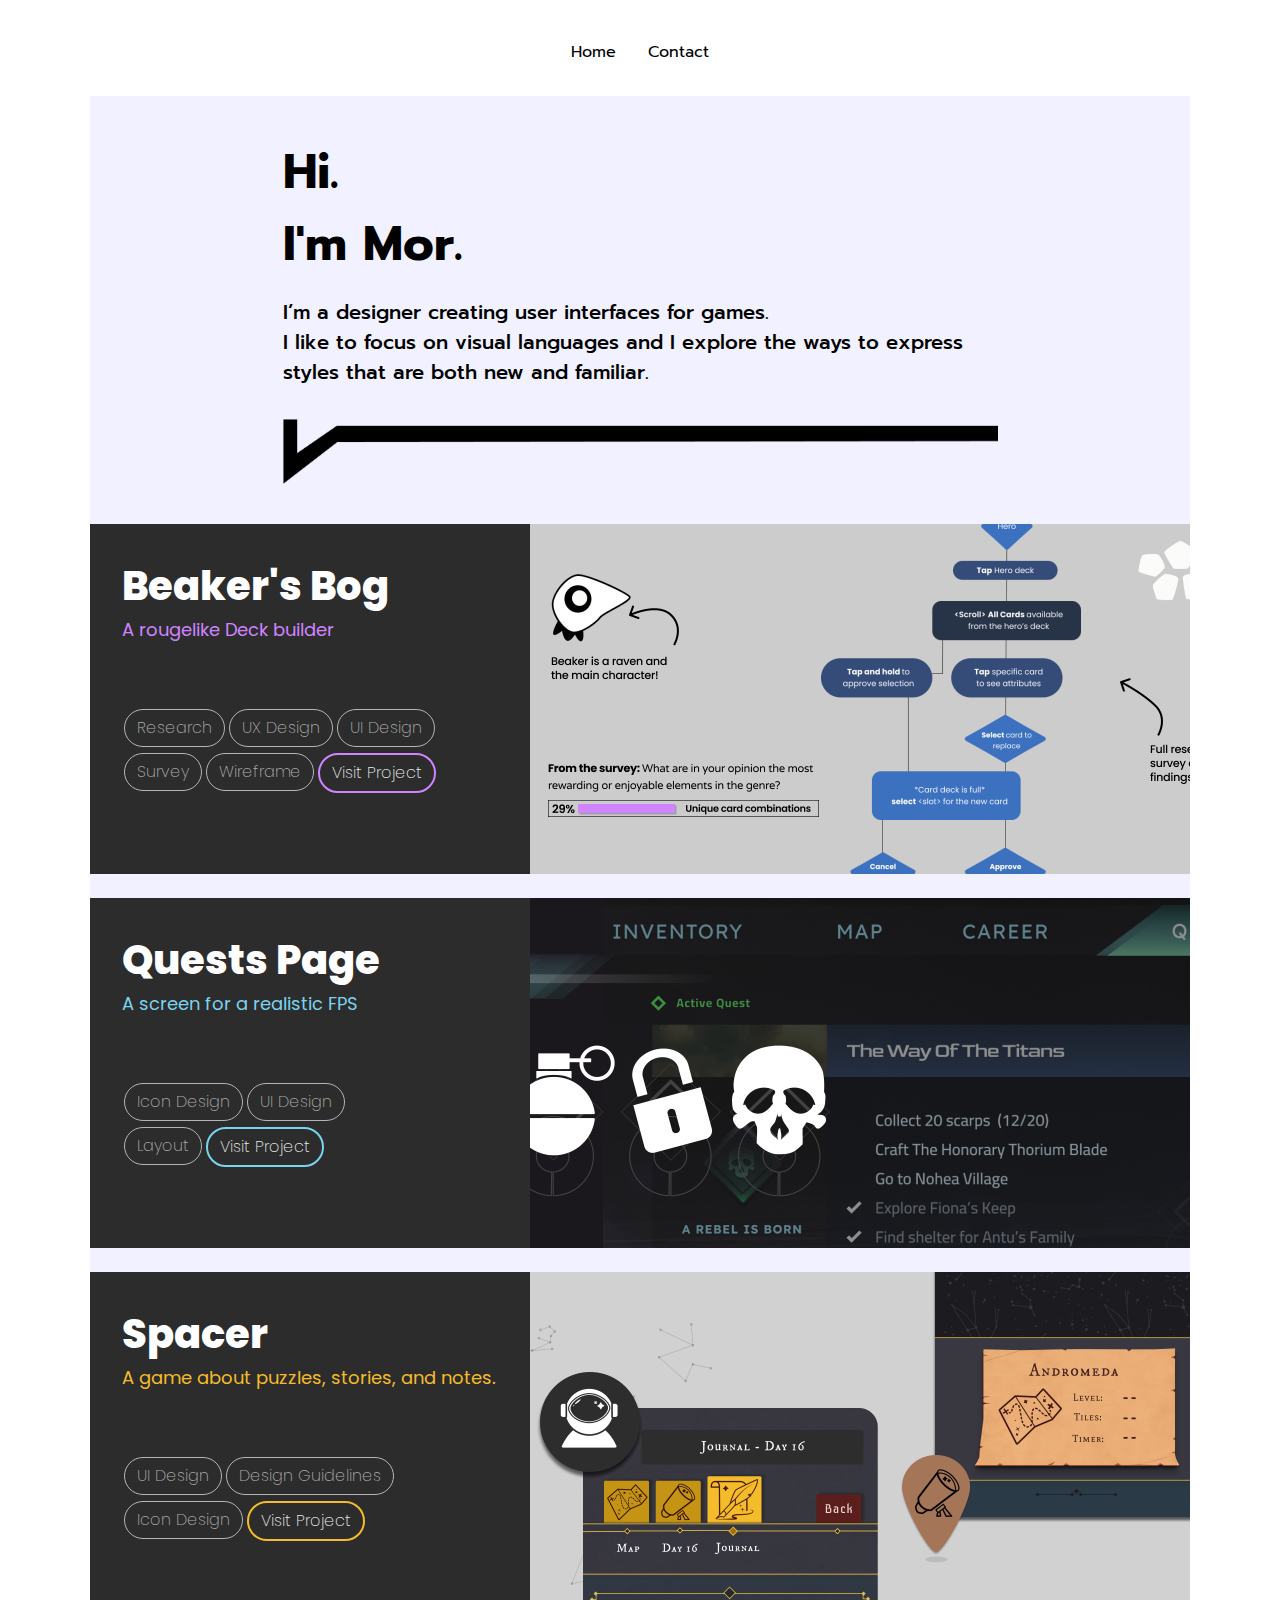
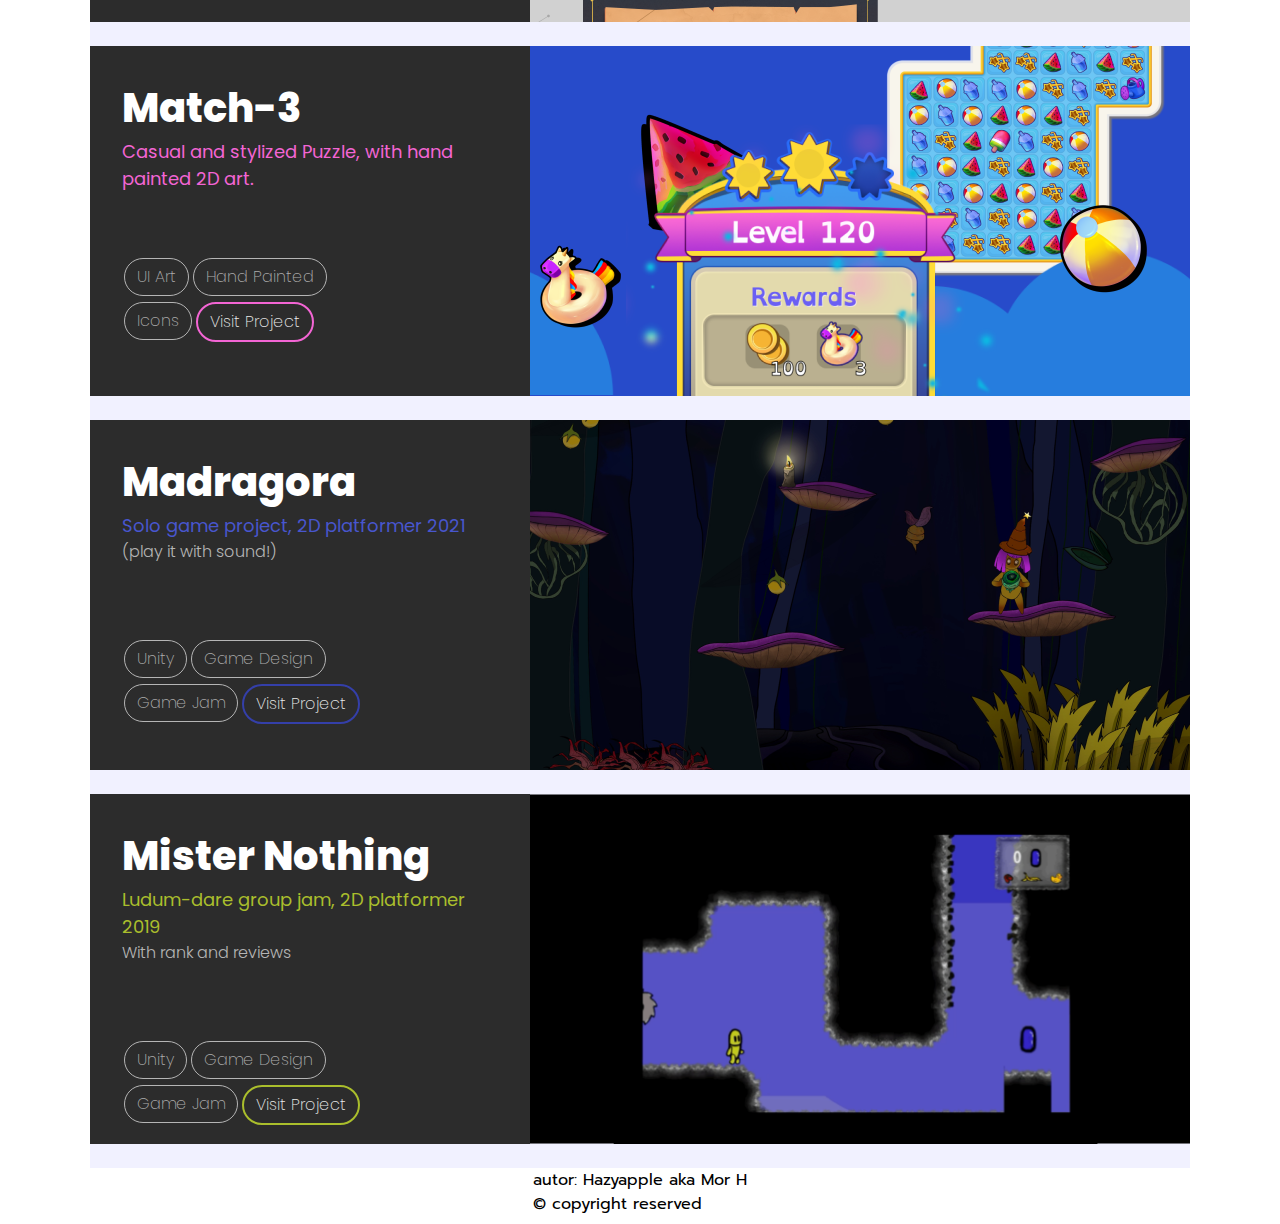
==== index.html @ 7b0079c7 "game jam links open in new tab" ====
<!DOCTYPE html>
<html>

<head>
    <title>MorH Portfolio</title>
    <link rel="stylesheet" href="home.css">
    <link rel="stylesheet" href="button-animation.css">

    <!-- Fonts -->
    <link rel="preconnect" href="https://fonts.googleapis.com">
    <link rel="preconnect" href="https://fonts.gstatic.com" crossorigin>
    <link
        href="https://fonts.googleapis.com/css2?family=Poppins:ital,wght@0,200;0,300;0,400;0,500;0,600;0,700;1,900&family=Prompt:wght@100;200;300;400;500;700;900&display=swap"
        rel="stylesheet">


    <meta name="viewport" content="width=device-width, initial-scale=1">
</head>

<body>
    <header>
        <a href="index.html">Home</a>
        <a href="contact.html">Contact</a>
    </header>

    <main>
        <div class="intro">
            <h10>Hi.</h10>
            <h10>I'm Mor.</h10>
            <h2>
                I’m a designer creating user interfaces for games.<br>
                I like to focus on visual languages and I explore the ways to
                express styles that are both new and familiar.
            </h2>
            <img class="underline" src="/IMAGES/img41.png" />

        </div>

        <div class="bigcontainer beakers-bog">
            <div class="information">
                <div class="information-title">
                    <h6>Beaker's Bog</h6>
                    <h3>A rougelike Deck builder</h3>
                </div>

                <div class="buttons-box">


                    <div class="buttons">
                        <div class="button" role="button">
                            Research
                        </div>
                        <div class="button" role="button">
                            UX Design
                        </div>
                        <div class="button" role="button">
                            UI Design
                        </div>
                    </div>

                    <div class="buttons">
                        <div class="button" role="button">
                            Survey
                        </div>
                        <div class="button" role="button">
                            Wireframe
                        </div>
                        <a href="beakers.html">
                            <div class="button visit" role="button">
                                Visit Project
                            </div>
                        </a>
                    </div>

                </div>

            </div>
            <img class="project-container-right" src="/IMAGES/img1.png" />
        </div>


        <div class="bigcontainer quests">
            <div class="information">
                <div class="information-title">
                    <h6>Quests Page</h6>
                    <h3>A screen for a realistic FPS</h3>
                </div>

                <div class="buttons-box">


                    <div class="buttons">
                        <div class="button" role="button">
                            Icon Design
                        </div>
                        <div class="button" role="button">
                            UI Design
                        </div>
                    </div>

                    <div class="buttons">
                        <div class="button" role="button">
                            Layout
                        </div>
                        <a href="quests.html">
                            <div class="button visit" role="button">
                                Visit Project
                            </div>
                        </a>
                    </div>

                </div>

            </div>
            <img class=" project-container-right" src="/IMAGES/img3.png" />
        </div>

        <div class="bigcontainer spacer">
            <div class="information">
                <div class="information-title">
                    <h6>Spacer</h6>
                    <h3>A game about puzzles, stories, and notes.</h3>
                </div>

                <div class="buttons-box">
                    <div class="buttons">
                        <div class="button" role="button">
                            UI Design
                        </div>
                        <div class="button" role="button">
                            Design Guidelines
                        </div>
                    </div>

                    <div class="buttons">
                        <div class="button" role="button">
                            Icon Design
                        </div>
                        <a href="spacer.html">
                            <div class="button visit" role="button">
                                Visit Project
                            </div>
                        </a>
                    </div>

                </div>

            </div>
            <img class="project-container-right" src="/IMAGES/img4.png" />
        </div>

        <div class="bigcontainer match3">
            <div class="information">
                <div class="information-title">
                    <h6>Match-3</h6>
                    <h3>Casual and stylized Puzzle, with hand painted 2D art.</h3>
                </div>

                <div class="buttons-box">
                    <div class="buttons">
                        <div class="button" role="button">
                            UI Art
                        </div>
                        <div class="button" role="button">
                            Hand Painted
                        </div>
                    </div>

                    <div class="buttons">
                        <div class="button" role="button">
                            Icons
                        </div>
                        <a href="match3.html">
                            <div class="button visit" role="button">
                                Visit Project
                            </div>
                        </a>
                    </div>

                </div>

            </div>
            <img class="project-container-right" src="/IMAGES/img5.png" />
        </div>

        <div class="bigcontainer madragora">
            <div class="information">
                <div class="information-title">
                    <h6>Madragora</h6>
                    <h3>Solo game project,
                        2D platformer 
                        2021</h3>
                    <p5>(play it with sound!)</p5>
                </div>

                <div class="buttons-box">
                    <div class="buttons">
                        <div class="button" role="button">
                            Unity
                        </div>
                        <div class="button" role="button">
                            Game Design
                        </div>
                    </div>

                    <div class="buttons">
                        <div class="button" role="button">
                            Game Jam
                        </div>
                        <a href="https://hazyapple.itch.io/madregora" target="_blank">
                            <div class="button visit" role="button">
                                Visit Project
                            </div>
                        </a>
                    </div>

                </div>

            </div>
            <img class="project-container-right" src="/IMAGES/img50.png" />
        </div>

        <div class="bigcontainer mr-nothing">
            <div class="information">
                <div class="information-title">
                    <h6>Mister Nothing</h6>
                    <h3>Ludum-dare group jam,
                        2D platformer
                        2019</h3>
                        <p5>With rank and reviews</p5>
                </div>

                <div class="buttons-box">
                    <div class="buttons">
                        <div class="button" role="button">
                            Unity
                        </div>
                        <div class="button" role="button">
                            Game Design
                        </div>
                    </div>

                    <div class="buttons">
                        <div class="button" role="button">
                            Game Jam
                        </div>
                        <a href="https://ldj.am/$165547" target="_blank">
                            <div class="button visit" role="button">
                                Visit Project
                            </div>
                        </a>
                    </div>

                </div>

            </div>
            <img class="project-container-right" src="/IMAGES/img51.png" />
        </div>



    </main>

    <footer>
        autor: Hazyapple aka Mor H <br>
        &copy; copyright reserved
    </footer>




</body>

</html>
---- home.css ----
body {
    background-color: white;
    font-family: 'Prompt', sans-serif;
    display: flex;
    flex-direction: column;
    align-items: center;
}

main {
    display: flex;
    flex-direction: column;
    justify-content: center;
    align-items: center;
    background-color: rgb(241, 241, 255);
    min-width: 400px;
    max-width: 1100px;
}

a {
    all: unset;
    cursor: pointer;
}

img.underline {
    object-fit: cover;
    display: flex;
    width: 100%;
}

.intro {
    display: flex;
    flex-direction: column;
    width: 65%;
    align-content: center;
    margin: 40px 0
}

.footer-style {
    padding: 24px;
}

h10 {
    font-family: Prompt;
    font-size: 48px;
    color: black;
    font-weight: 700;
}

h2 {
    font-family: Prompt;
    font-size: 20px;
    font-weight: 500;
    margin-bottom: 32px;
}

h3 {
    font-size: 18px;
    font-family: Poppins;
    font-weight: 400;
    margin: 0;
}

h4 {
    font-size: 36px;
    font-family: Poppins;
    font-weight: 700;
    margin-bottom: 1px;

}

h5 {
    font-size: 32px;
    font-family: Poppins;
    font-weight: 400;
    margin: 0;
    margin-bottom: 10px;
}

h6 {
    font-size: 40px;
    color: white;
    font-family: Poppins;
    font-weight: 800;
    margin: 0;
    margin-bottom: 0px;
}

p1 {
    font-size: 24px;
    font-family: Poppins;
    font-weight: 400;
    margin: 0;
    margin-bottom: 10px;
}

p2 {
    font-size: 16px;
    font-family: Poppins;
    font-weight: 400;
    margin: 0;
    margin-bottom: 10px;
}

p3 {
    font-size: 18px;
    font-family: Poppins;
    font-weight: 700;
    margin: 0;
    margin-bottom: 10px;
}

p4 {
    font-size: 20px;
    font-family: Poppins;
    font-weight: 300;
    margin: 0;
    margin-bottom: 10px;
}

p5 {
    font-size: 16px;
    font-family: Poppins;
    font-weight: 300;
    margin: 0;
    margin-bottom: 10px;
}

header {
    background-color: #ffffff;
    display: flex;
    justify-content: start;
    padding: 16px;
}

header a {
    padding: 16px;
    text-decoration: none;
    color: rgb(0, 0, 0);
}

.bigcontainer {
    display: flex;
    height: 350px;
    width: 100%;
    overflow: hidden;
    margin-bottom: 24px;
}

.bigcontainer h6 {
    color: white;
}

.bigcontainer img {
    object-fit: cover;
    height: 100%;
}

.information {
    background-color: #2C2C2C;
    width: 40%;
    flex-direction: column;
    display: flex;

}

.information-title {
    flex-direction: column;
    display: flex;
    padding: 32px;
}

.buttons-box {
    flex-direction: column;
    display: flex;
    padding: 32px;
}

.project-container-right {
    display: flex;
    width: 60%;

}

.design-for-games-section {
    display: flex;
    flex-direction: column;
    width: 100%;
    /* padding-left: 100px; */
}

.ui-art-section {
    display: flex;
    flex-direction: column;
    width: 100%;
    /* padding-left: 100px; */
}

.buttons {
    font-family: Poppins;
    font-size: 16px;
    font-weight: 200;
    display: flex;
    flex-direction: row;
    /* grid: auto-flow dense; */
    justify-content: flex-start;
    width: 100%;
}

.button {
    display: flex;
    align-items: center;
    justify-content: center;
    border-radius: 40px;
    border: 1px solid #B5B5B5;
    color: #ababab;
    display: flex;
    margin: 2px;
    margin-bottom: 4px;
    padding: 12px;
    height: 12px;
    text-decoration: none;
}

/* ------ Project Specific ------ */
.bigcontainer.beakers-bog h3 {
    color: #D084FF;
}

.bigcontainer.quiz-wiz h3 {
    color: #7CE593;
}

.bigcontainer.quests h3 {
    color: #7AD3EF;
}

.bigcontainer.spacer h3 {
    color: #F4BB2A;
}

.bigcontainer.match3 h3 {
    color: #F365D4;
}

.bigcontainer.madragora h3 {
    color: #4856ce;
}

.bigcontainer.madragora p5 {
    color: #B5B5B5;
}

.bigcontainer.mr-nothing h3 {
    color: #AABE2C;
}

.bigcontainer.mr-nothing p5 {
    color: #B5B5B5;
}




.paddingstyle1 {
    display: flex;
    flex-direction: column;
    width: 100%;
    padding-left: 100px;
    padding-right: 50px;
    padding-top: 40px;
    padding-bottom: 0;
    margin-top: 64px;
}

@media (max-width: 600px) {
    .bigcontainer {
        flex-direction: column-reverse;
        height: 500px !important;
    }

    .bigcontainer .information {
        width: 100% !important;
    }

    .bigcontainer .project-container-right {
        width: 100%;
        height: 200px;
    }

    .intro {
        width: 80%;
        margin: 20px 0
    }

}
---- button-animation.css ----
.button.visit {
    position: relative;
    overflow: hidden;
    background-color: transparent;

    text-align: center;

    cursor: pointer;
    transition: color 0.3s;
}

.button.visit:hover {
    color: black;
}

.button.visit::before {
    content: '';
    position: absolute;
    top: 0;
    left: -100%;
    /* Start from the left */
    width: 100%;
    height: 100%;


    transition: left 0.5s;
    /* Animation duration */
    z-index: -1;
}

.button.visit:hover::before {
    left: 0;

    /* Move the pseudo-element to cover the button */
}


/* Ensuring the content of the button is above the pseudo-element */
.button.visit {
    position: relative;
    z-index: 1;
}


/* Visit Before - background color */

.beakers-bog .button.visit::before {
    background-color: #D084FF;
}

.quiz-wiz .button.visit::before {
    background-color: #7CE593;
}

.quests .button.visit::before {
    background-color: #7AD3EF;
}

.spacer .button.visit::before {
    background-color: #F4BB2A;
}

.match3 .button.visit::before {
    background-color: #F365D4;
}

.madragora .button.visit::before {
    background-color: #343FA9;
}

.mr-nothing .button.visit::before {
    background-color: #AABE2C;
}





/* Visit - border */



.quests .button.visit {
    border-color: #7AD3EF;
}

.spacer .button.visit {
    border-color: #F4BB2A;
}




/* Visit - border (.bigcontainer) */

.bigcontainer.beakers-bog .button.visit {
    border-color: #D084FF;
}


.bigcontainer.quiz-wiz .button.visit {
    border-color: #7CE593;
}


.bigcontainer.quests .button.visit {
    border-color: #7AD3EF;
}

.bigcontainer.spacer .button.visit {
    border-color: #F4BB2A;
}

.bigcontainer.match3 .button.visit {
    border-color: #F365D4;
}

.bigcontainer.madragora .button.visit {
    border-color: #343FA9;
}

.bigcontainer.mr-nothing .button.visit {
    border-color: #AABE2C;
}

/*  */

.button.visit {
    border-width: 2px;
    color: #e9e9e9;
    font-weight: 200;
}
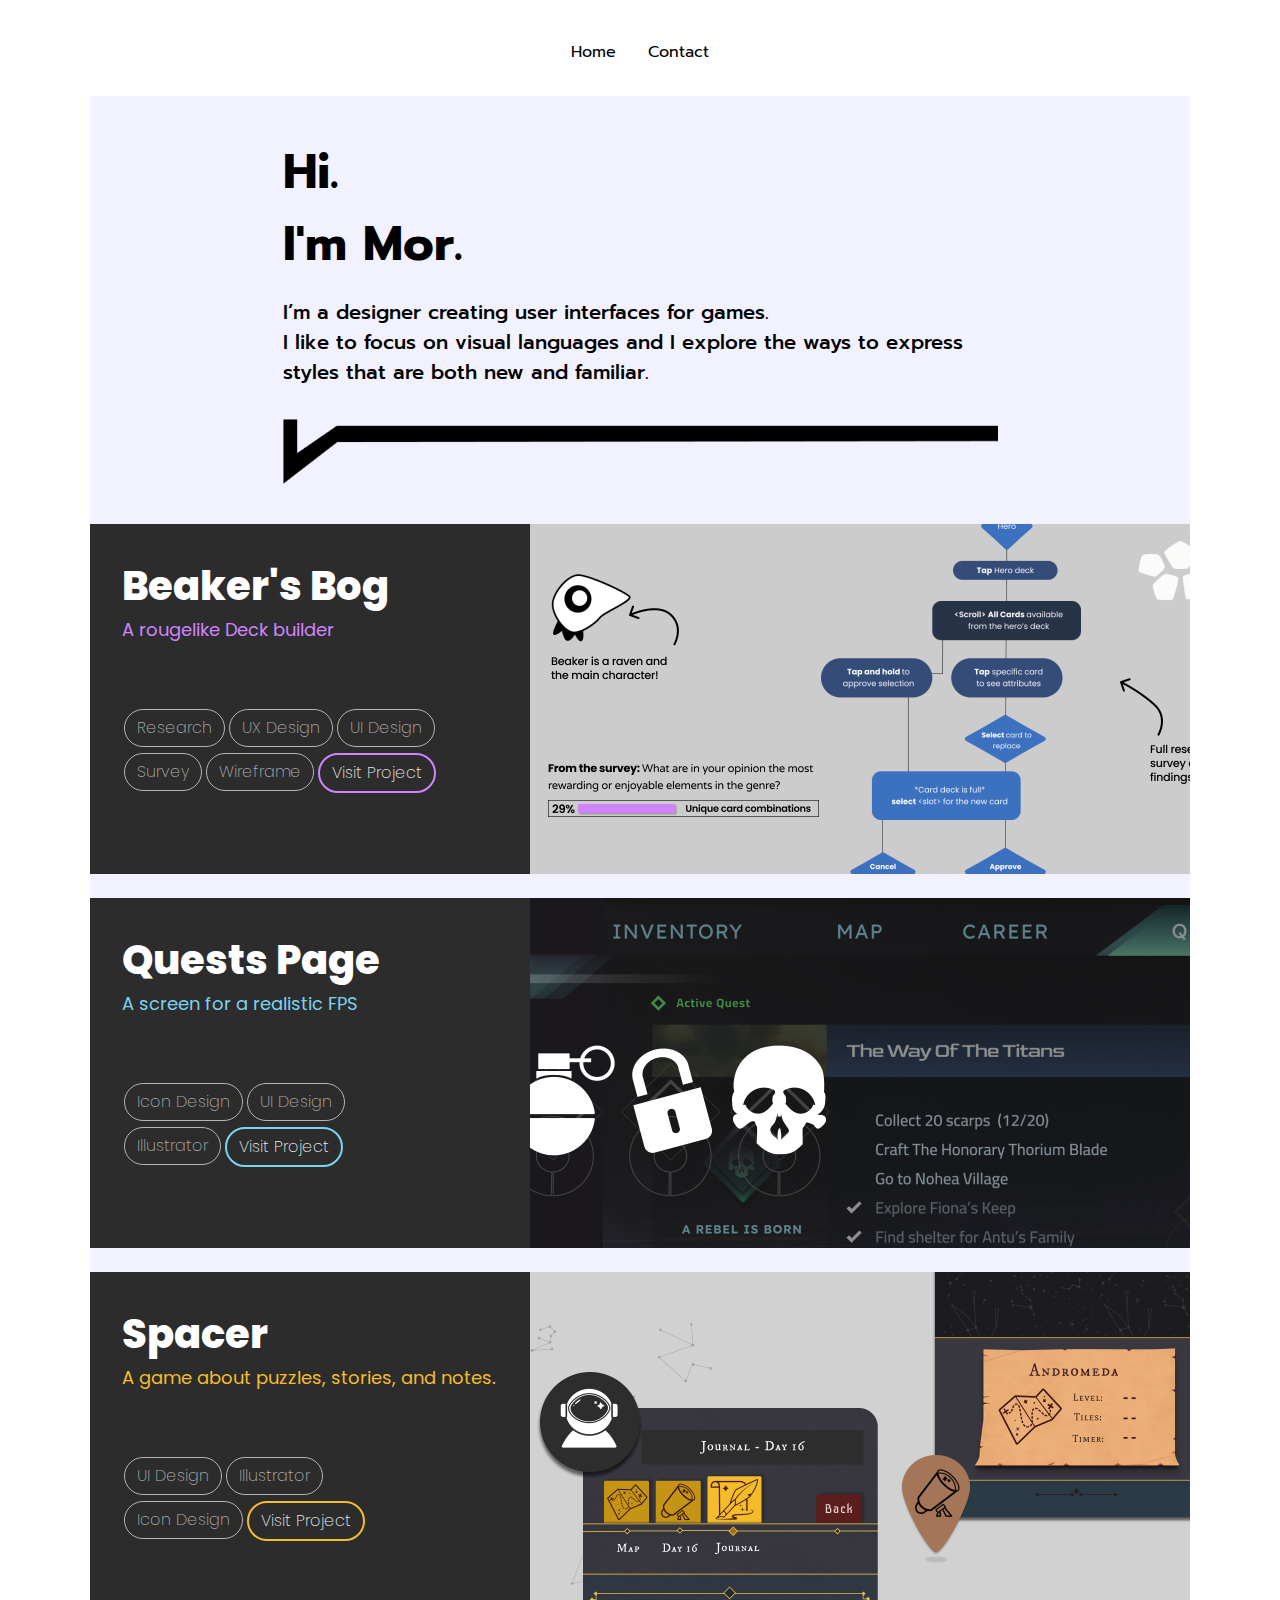
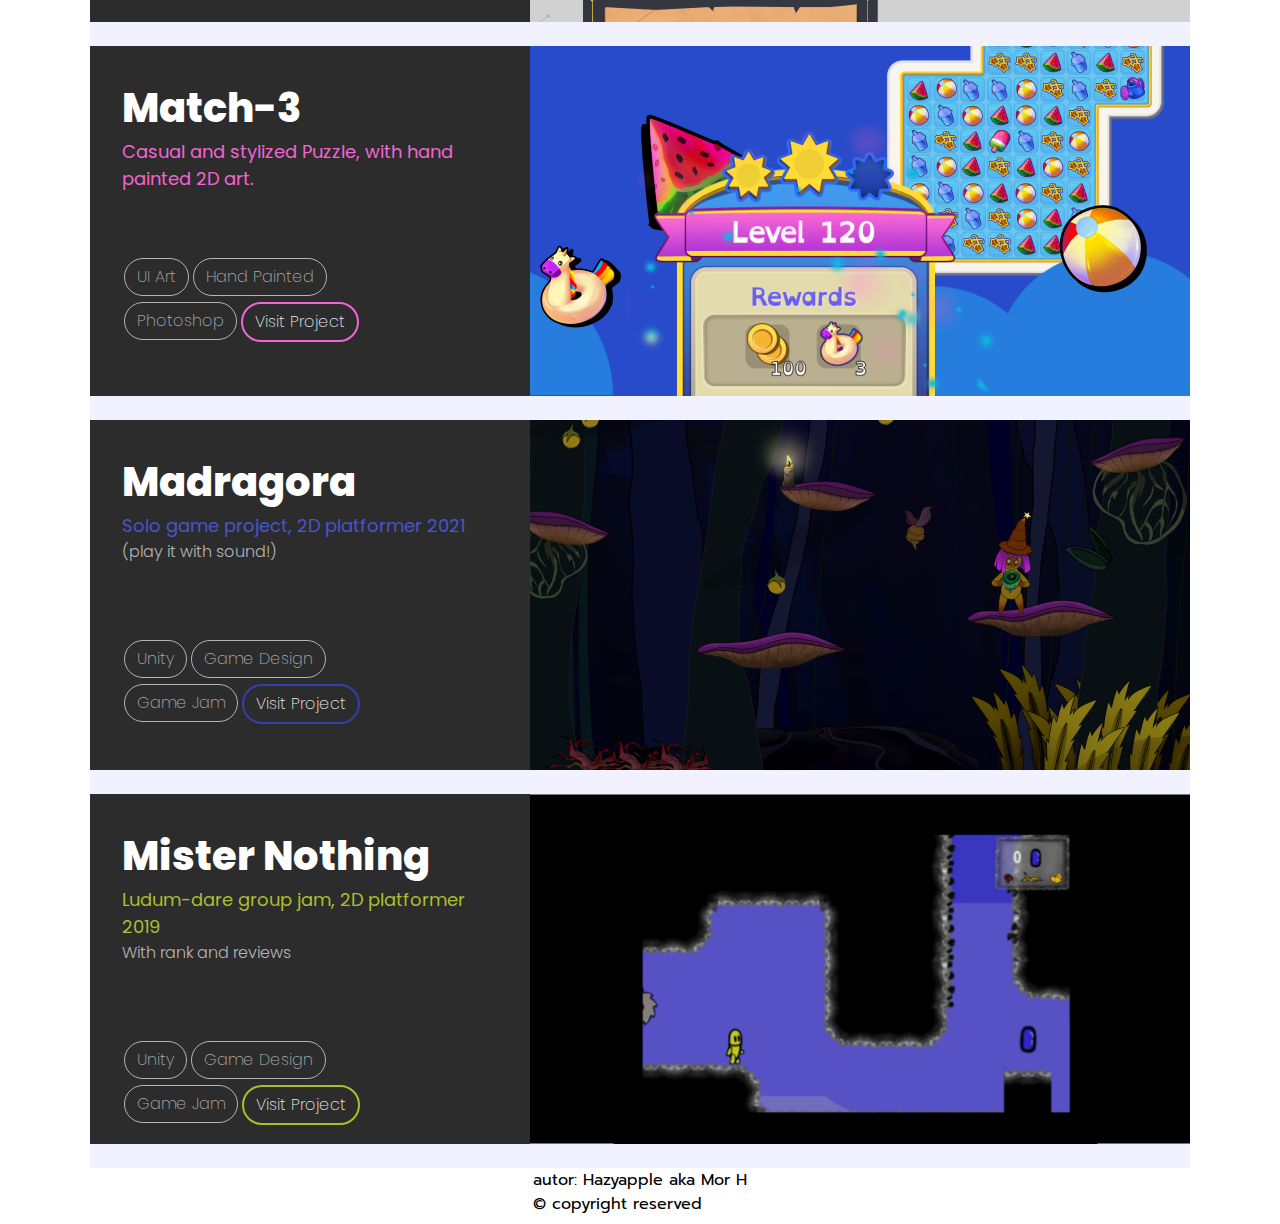
==== commit 0aafb84a: "edited some tags" ====
--- a/index.html
+++ b/index.html
@@ -96,11 +96,12 @@
                         <div class="button" role="button">
                             UI Design
                         </div>
-                    </div>
-
-                    <div class="buttons">
-                        <div class="button" role="button">
-                            Layout
+
+                    </div>
+
+                    <div class="buttons">
+                        <div class="button" role="button">
+                            Illustrator
                         </div>
                         <a href="quests.html">
                             <div class="button visit" role="button">
@@ -128,7 +129,7 @@
                             UI Design
                         </div>
                         <div class="button" role="button">
-                            Design Guidelines
+                            Illustrator
                         </div>
                     </div>
 
@@ -168,7 +169,7 @@
 
                     <div class="buttons">
                         <div class="button" role="button">
-                            Icons
+                            Photoshop
                         </div>
                         <a href="match3.html">
                             <div class="button visit" role="button">
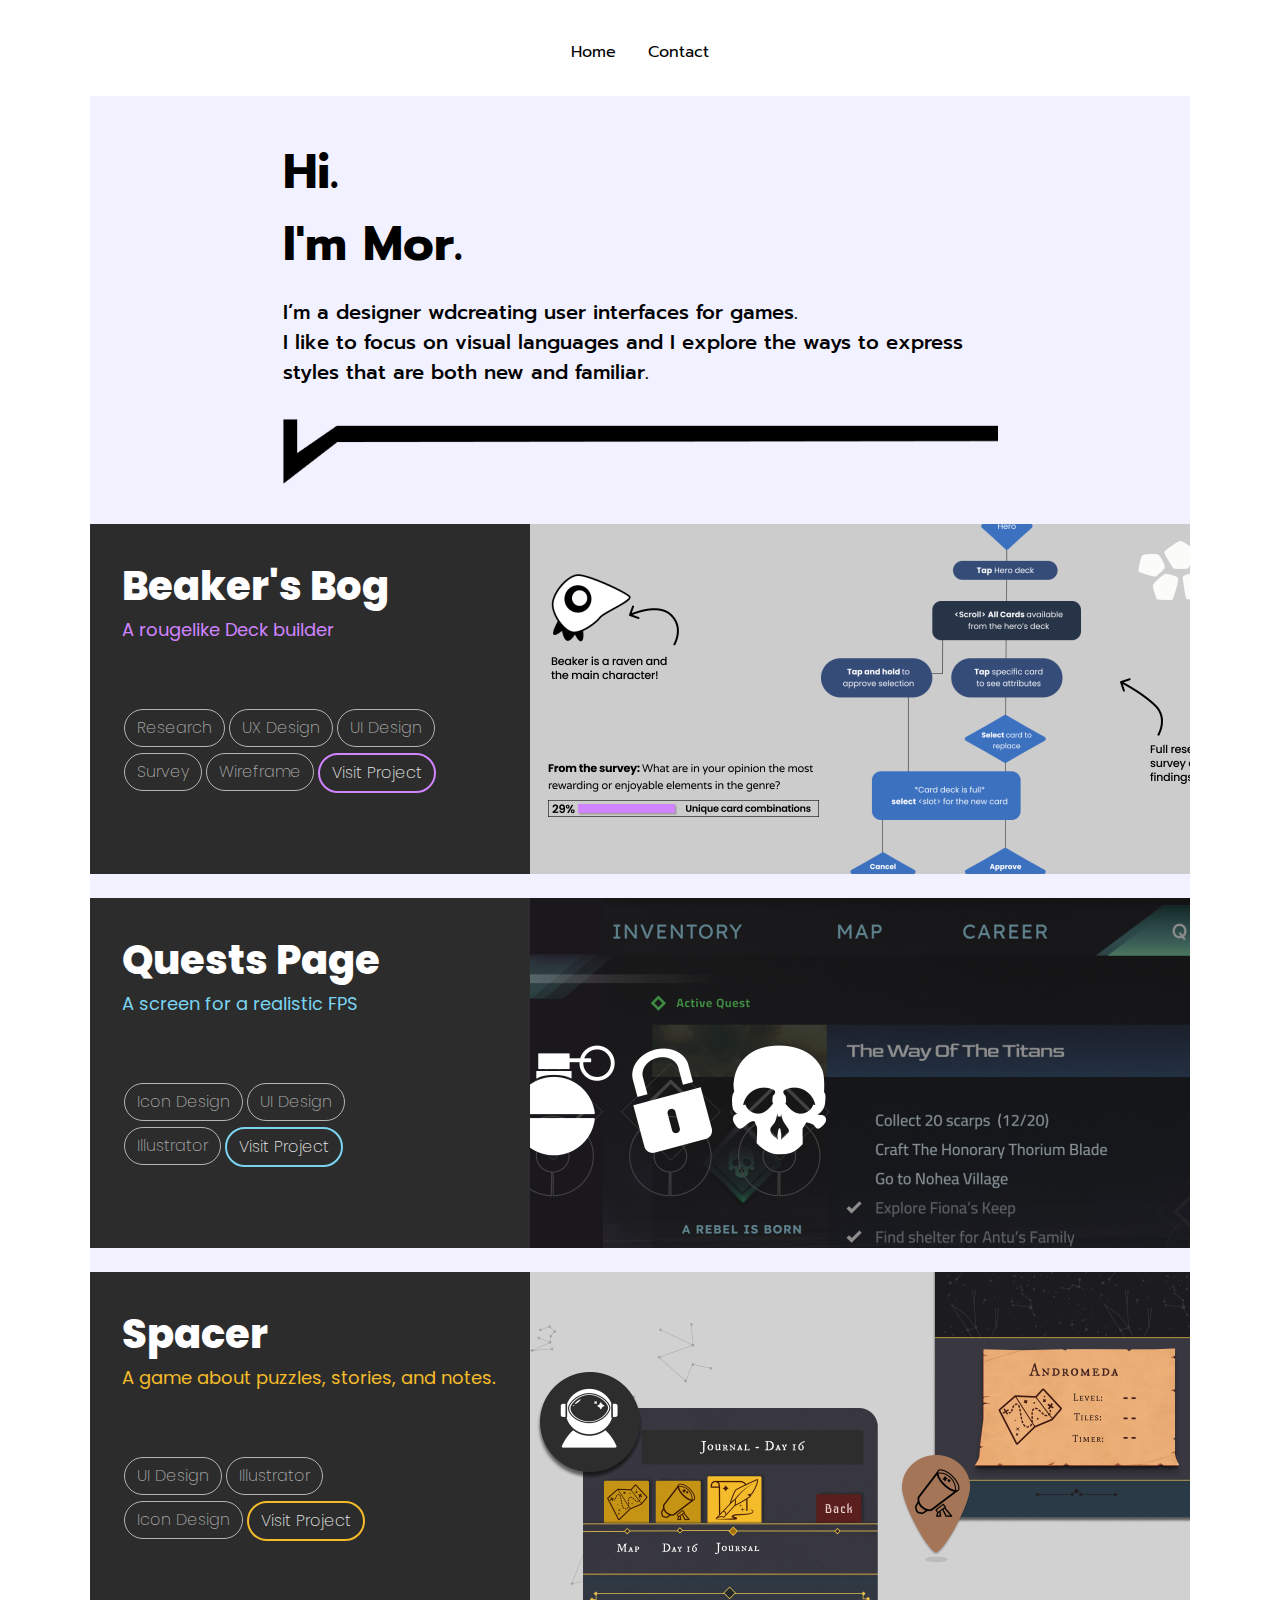
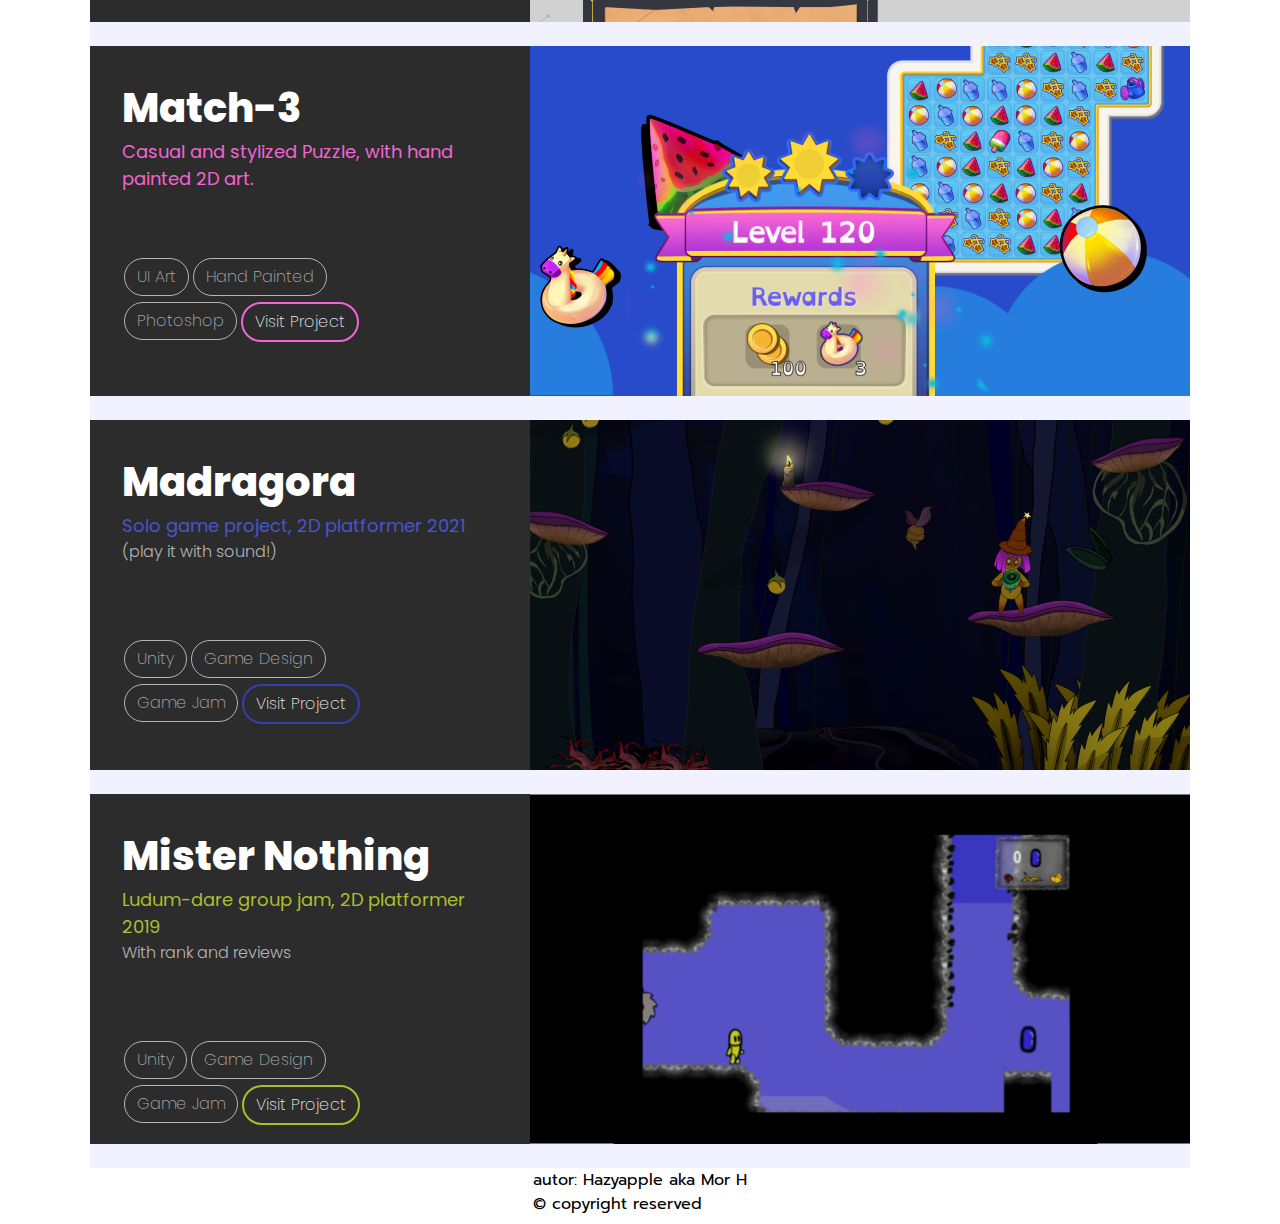
==== commit f3311000: "Try to do animation on mobile scroll" ====
--- a/index.html
+++ b/index.html
@@ -28,7 +28,7 @@
             <h10>Hi.</h10>
             <h10>I'm Mor.</h10>
             <h2>
-                I’m a designer creating user interfaces for games.<br>
+                I’m a designer wdcreating user interfaces for games.<br>
                 I like to focus on visual languages and I explore the ways to
                 express styles that are both new and familiar.
             </h2>
@@ -189,7 +189,7 @@
                 <div class="information-title">
                     <h6>Madragora</h6>
                     <h3>Solo game project,
-                        2D platformer 
+                        2D platformer
                         2021</h3>
                     <p5>(play it with sound!)</p5>
                 </div>
@@ -228,7 +228,7 @@
                     <h3>Ludum-dare group jam,
                         2D platformer
                         2019</h3>
-                        <p5>With rank and reviews</p5>
+                    <p5>With rank and reviews</p5>
                 </div>
 
                 <div class="buttons-box">
@@ -272,4 +272,6 @@
 
 </body>
 
+<script src="hover.js"></script>
+
 </html>--- a/button-animation.css
+++ b/button-animation.css
@@ -26,6 +26,16 @@
     transition: left 0.5s;
     /* Animation duration */
     z-index: -1;
+}
+
+@media (max-width: 600px) {
+    .button.visit.active::before {
+        left: 0;
+    }
+
+    .button.visit.active {
+        color: black;
+    }
 }
 
 .button.visit:hover::before {
@@ -129,5 +139,4 @@
     border-width: 2px;
     color: #e9e9e9;
     font-weight: 200;
-}
-
+}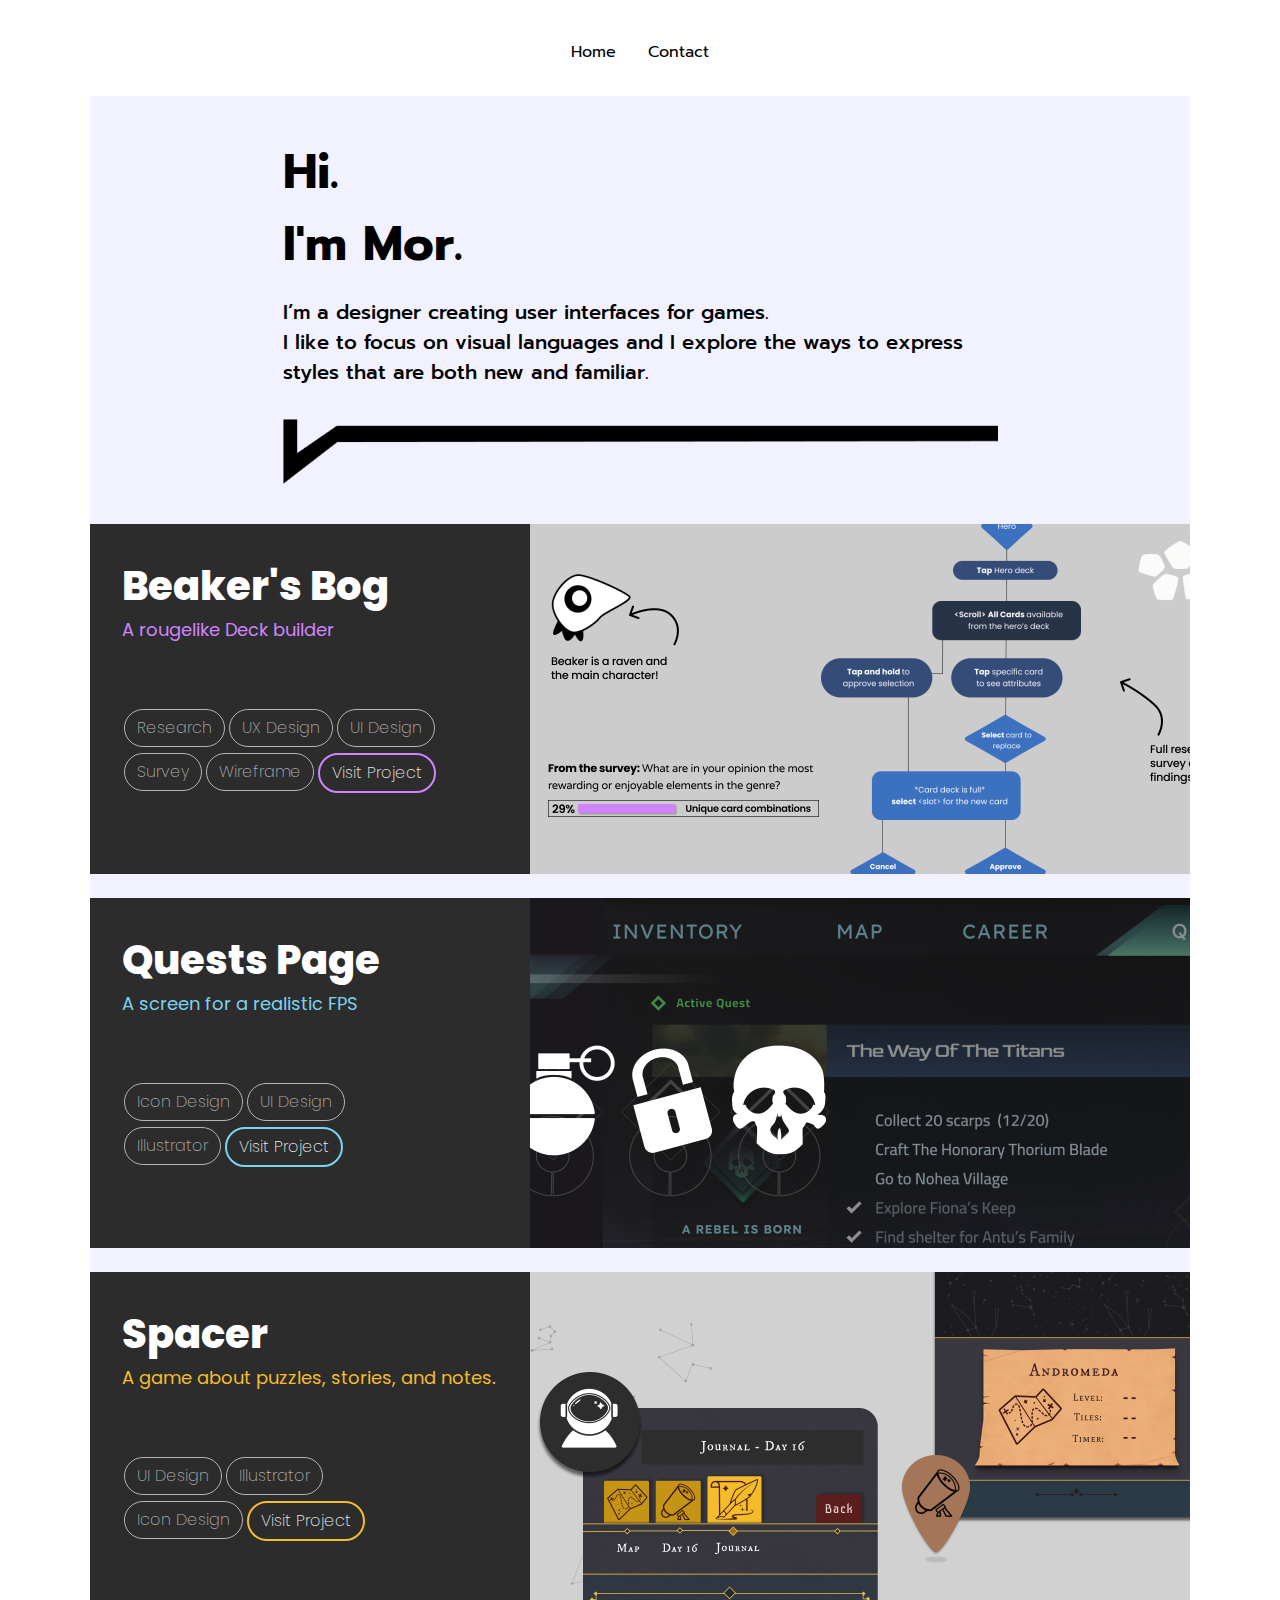
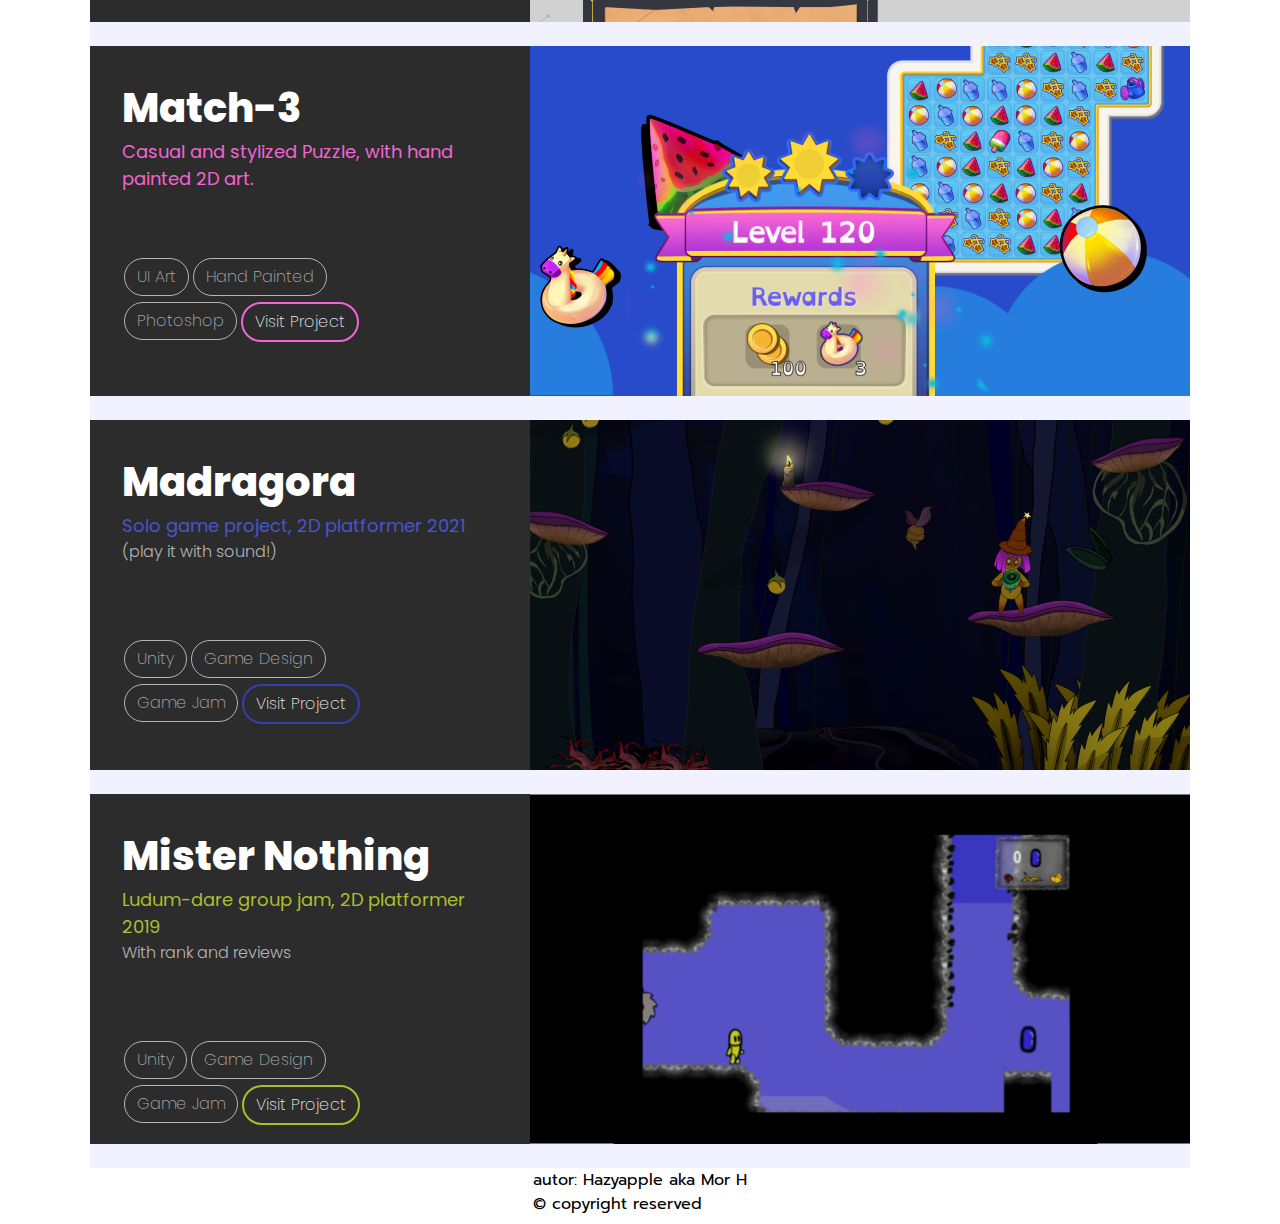
==== commit c3970d8b: "checking for spelling" ====
--- a/index.html
+++ b/index.html
@@ -28,7 +28,7 @@
             <h10>Hi.</h10>
             <h10>I'm Mor.</h10>
             <h2>
-                I’m a designer wdcreating user interfaces for games.<br>
+                I’m a designer creating user interfaces for games.<br>
                 I like to focus on visual languages and I explore the ways to
                 express styles that are both new and familiar.
             </h2>
--- a/button-animation.css
+++ b/button-animation.css
@@ -6,7 +6,7 @@
     text-align: center;
 
     cursor: pointer;
-    transition: color 0.3s;
+    transition: color 0.5s;
 }
 
 .button.visit:hover {
@@ -23,8 +23,7 @@
     height: 100%;
 
 
-    transition: left 0.5s;
-    /* Animation duration */
+    transition: left 0.8s;
     z-index: -1;
 }
 
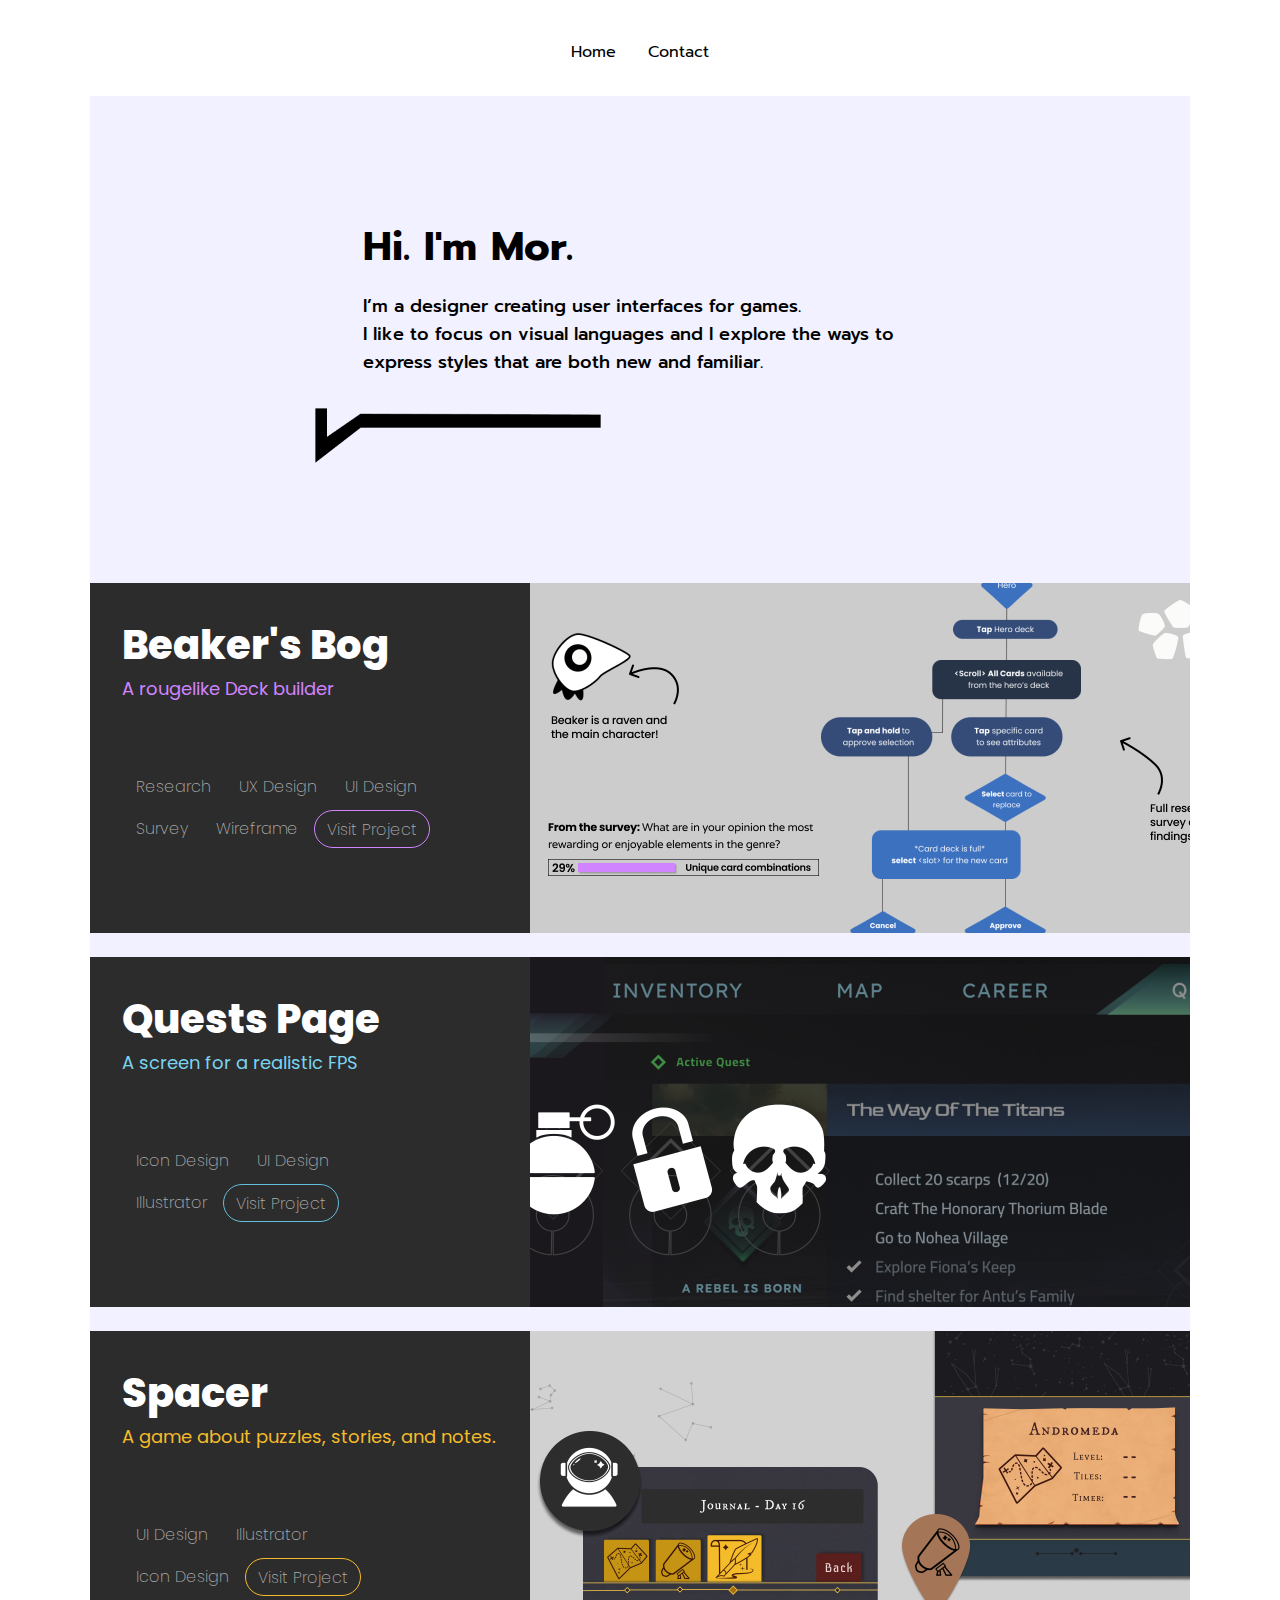
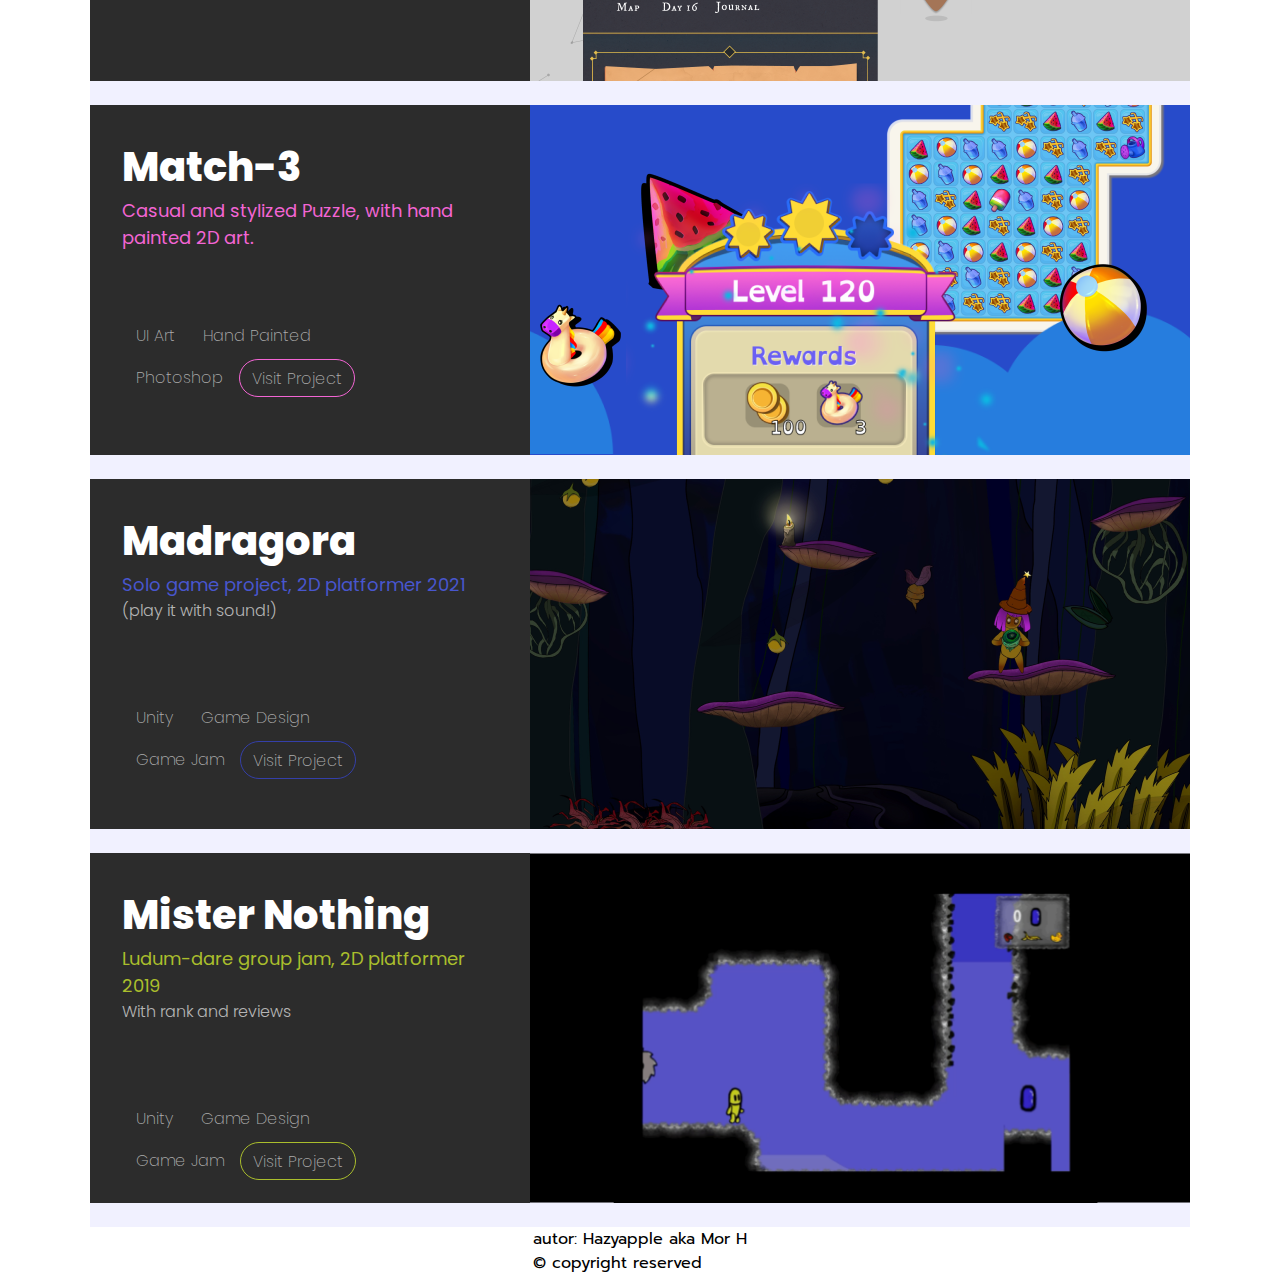
==== commit 6c4419c2: "some layout fix (borders off from tags), borderline size is smaller" ====
--- a/index.html
+++ b/index.html
@@ -25,14 +25,14 @@
 
     <main>
         <div class="intro">
-            <h10>Hi.</h10>
-            <h10>I'm Mor.</h10>
+            <h10>Hi. I'm Mor.</h10>
             <h2>
                 I’m a designer creating user interfaces for games.<br>
                 I like to focus on visual languages and I explore the ways to
                 express styles that are both new and familiar.
             </h2>
-            <img class="underline" src="/IMAGES/img41.png" />
+            <!-- <img class="underline-1" src="/IMAGES/img42.png" /> -->
+            <img class="underline-2" src="/IMAGES/img49.png" />
 
         </div>
 
@@ -257,6 +257,7 @@
             </div>
             <img class="project-container-right" src="/IMAGES/img51.png" />
         </div>
+        
 
 
 
--- a/home.css
+++ b/home.css
@@ -21,10 +21,21 @@
     cursor: pointer;
 }
 
-img.underline {
+/* img.underline-1 {
     object-fit: cover;
     display: flex;
-    width: 100%;
+    width: 80%;
+    padding-left: 32px;
+    padding-bottom: 80px;
+    opacity: 100%px;
+} */
+
+img.underline-2 {
+    object-fit: cover;
+    display: flex;
+    width: 40%;
+    padding-left: 32px;
+    padding-bottom: 80px;
 }
 
 .intro {
@@ -32,7 +43,26 @@
     flex-direction: column;
     width: 65%;
     align-content: center;
-    margin: 40px 0
+    margin: 40px;
+}
+
+.intro h10 {
+    font-family: Prompt;
+    font-size: 40px;
+    color: black;
+    font-weight: 700;
+    padding: 80px;
+    padding-bottom: 0px;
+}
+
+.intro h2 {
+    font-family: Prompt;
+    font-size: 18px;
+    font-weight: 500;
+    margin-bottom: 32px;
+    padding: 80px;
+    padding-top: 0px;
+    padding-bottom: 0px;
 }
 
 .footer-style {
@@ -211,7 +241,7 @@
     align-items: center;
     justify-content: center;
     border-radius: 40px;
-    border: 1px solid #B5B5B5;
+    /* border: 1px solid #B5B5B5; */
     color: #ababab;
     display: flex;
     margin: 2px;
@@ -292,4 +322,18 @@
         margin: 20px 0
     }
 
+    /* img.underline-1 {
+        width: 60% !important;
+        padding-left: 40px;
+        opacity: 0px !important;
+
+    } */
+
+    img.underline-2 {
+        width: 60% !important;
+        padding-left: 40px;
+        opacity: 100% !important;
+
+    }
+
 }--- a/button-animation.css
+++ b/button-animation.css
@@ -1,4 +1,5 @@
 .button.visit {
+    border: 0.5px solid #B5B5B5;
     position: relative;
     overflow: hidden;
     background-color: transparent;
@@ -10,7 +11,7 @@
 }
 
 .button.visit:hover {
-    color: black;
+    color: rgb(255, 255, 255);
 }
 
 .button.visit::before {
@@ -33,12 +34,13 @@
     }
 
     .button.visit.active {
-        color: black;
+        color: rgb(255, 255, 255);
     }
 }
 
 .button.visit:hover::before {
     left: 0;
+    
 
     /* Move the pseudo-element to cover the button */
 }
@@ -62,7 +64,7 @@
 }
 
 .quests .button.visit::before {
-    background-color: #7AD3EF;
+    background-color: #65beda;
 }
 
 .spacer .button.visit::before {
@@ -113,7 +115,7 @@
 
 
 .bigcontainer.quests .button.visit {
-    border-color: #7AD3EF;
+    border-color:  #65beda;
 }
 
 .bigcontainer.spacer .button.visit {
@@ -134,8 +136,8 @@
 
 /*  */
 
-.button.visit {
+/* .button.visit {
     border-width: 2px;
     color: #e9e9e9;
     font-weight: 200;
-}+} */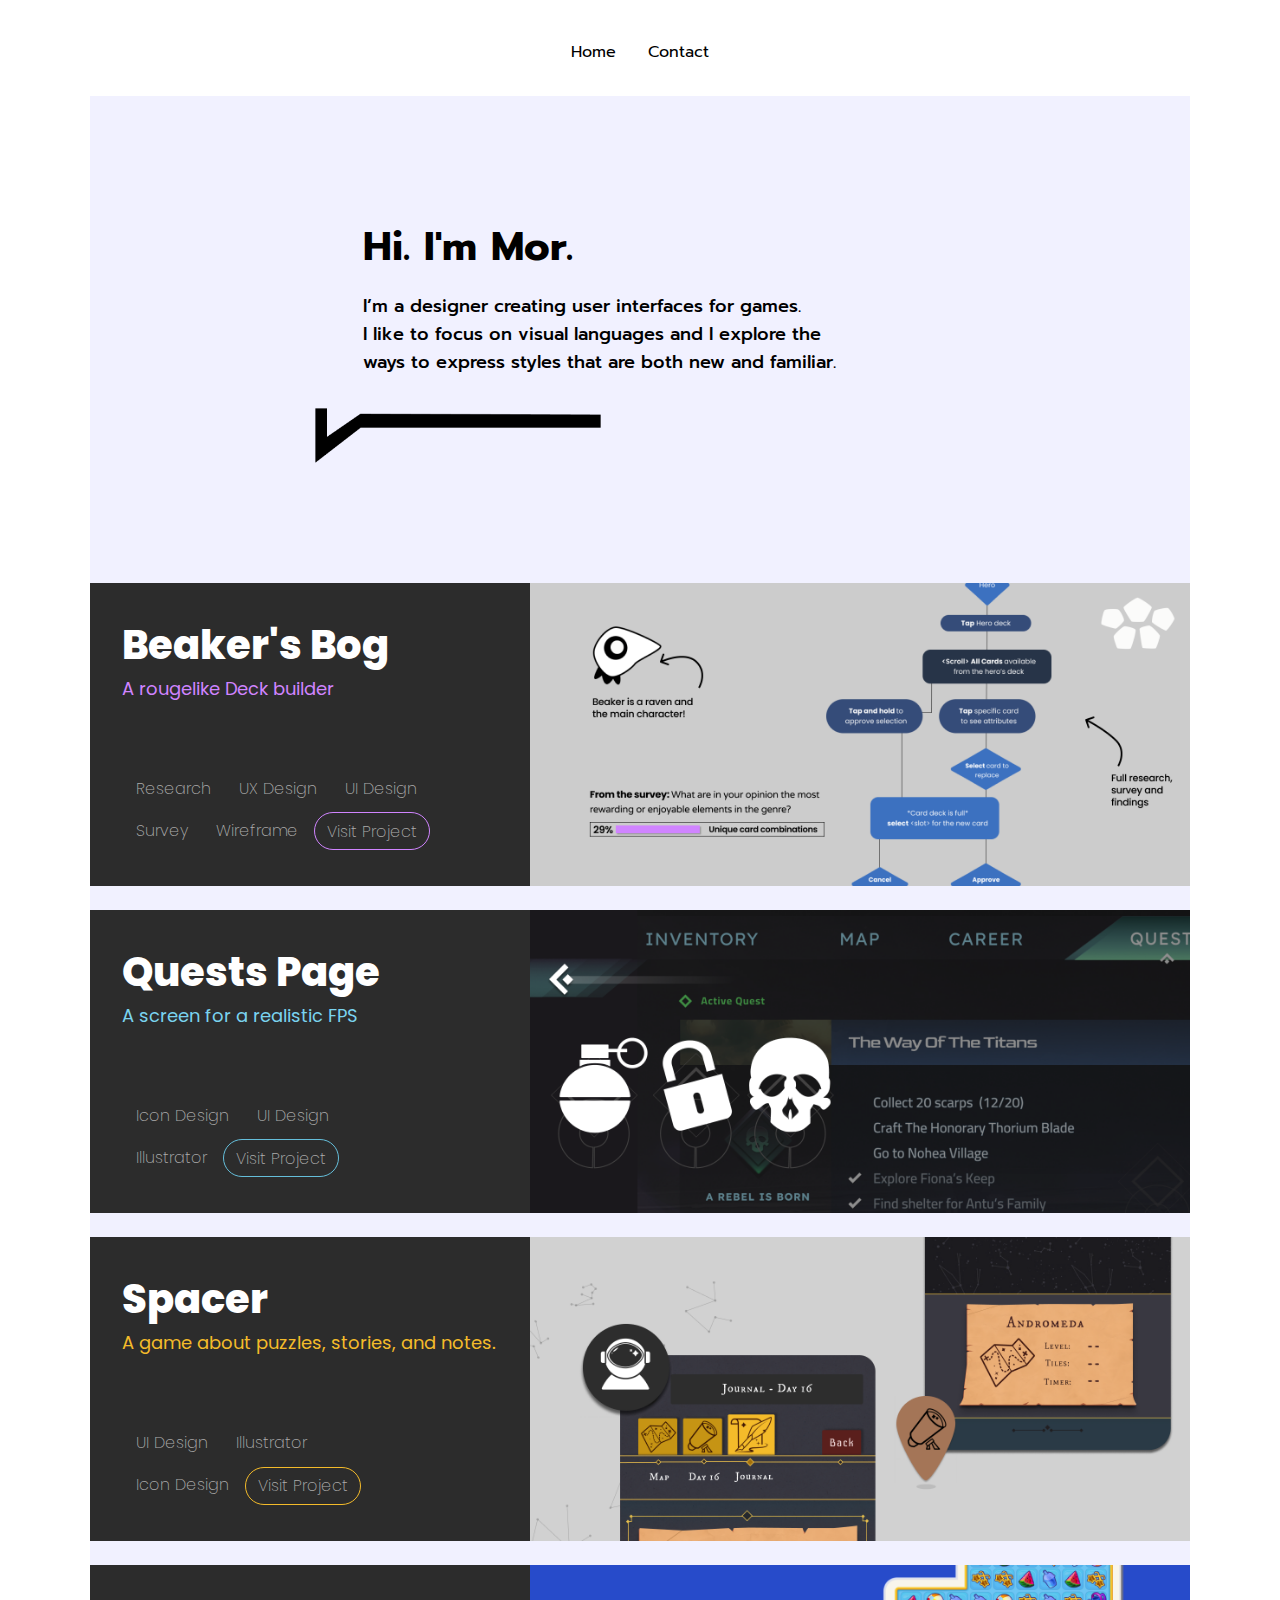
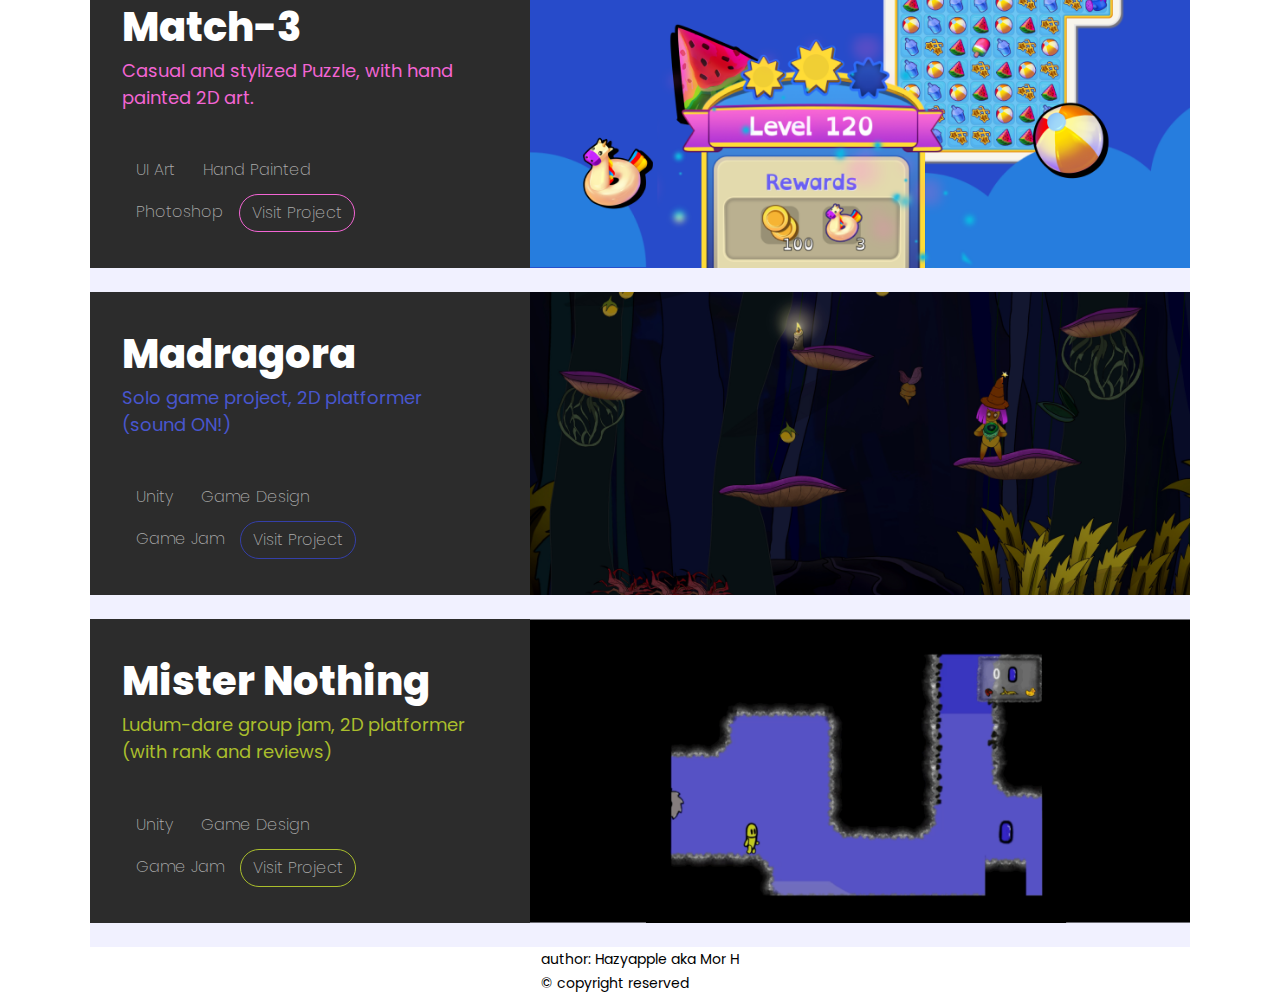
==== commit cf3611f8: "just some footers off" ====
--- a/index.html
+++ b/index.html
@@ -91,7 +91,7 @@
 
                     <div class="buttons">
                         <div class="button" role="button">
-                            Icon Design
+                        Icon Design
                         </div>
                         <div class="button" role="button">
                             UI Design
@@ -189,9 +189,8 @@
                 <div class="information-title">
                     <h6>Madragora</h6>
                     <h3>Solo game project,
-                        2D platformer
-                        2021</h3>
-                    <p5>(play it with sound!)</p5>
+                        2D platformer<br>
+                       (sound ON!)</h3>
                 </div>
 
                 <div class="buttons-box">
@@ -227,8 +226,7 @@
                     <h6>Mister Nothing</h6>
                     <h3>Ludum-dare group jam,
                         2D platformer
-                        2019</h3>
-                    <p5>With rank and reviews</p5>
+                        (with rank and reviews)</h3>
                 </div>
 
                 <div class="buttons-box">
@@ -264,8 +262,8 @@
     </main>
 
     <footer>
-        autor: Hazyapple aka Mor H <br>
-        &copy; copyright reserved
+        <p6>author: Hazyapple aka Mor H <br>
+            &copy; copyright reserved</p6>
     </footer>
 
 
--- a/home.css
+++ b/home.css
@@ -60,13 +60,14 @@
     font-size: 18px;
     font-weight: 500;
     margin-bottom: 32px;
-    padding: 80px;
-    padding-top: 0px;
-    padding-bottom: 0px;
+    padding-left: 80px;
+    width: 70%;
 }
 
 .footer-style {
     padding: 24px;
+    justify-content: flex-start;
+    width: 100%;
 }
 
 h10 {
@@ -155,6 +156,13 @@
     margin-bottom: 10px;
 }
 
+p6 {
+    font-size: 14px;
+    font-family: Poppins;
+    font-weight: 400;
+    margin: 0;
+    margin-bottom: 10px; 
+}
 header {
     background-color: #ffffff;
     display: flex;
@@ -170,7 +178,7 @@
 
 .bigcontainer {
     display: flex;
-    height: 350px;
+    /* height: 350px; */
     width: 100%;
     overflow: hidden;
     margin-bottom: 24px;
@@ -190,6 +198,7 @@
     width: 40%;
     flex-direction: column;
     display: flex;
+    justify-content: space-between;
 
 }
 
@@ -197,12 +206,14 @@
     flex-direction: column;
     display: flex;
     padding: 32px;
+    padding-bottom: 0px;
 }
 
 .buttons-box {
     flex-direction: column;
     display: flex;
     padding: 32px;
+    padding-top: 0px;
 }
 
 .project-container-right {
@@ -322,6 +333,16 @@
         margin: 20px 0
     }
 
+    .intro h2 {
+        width: 80%;
+        padding-left: 40px;
+    }
+
+    .intro h10 {
+        width: 80%;
+        padding-left: 40px;
+    }
+
     /* img.underline-1 {
         width: 60% !important;
         padding-left: 40px;
@@ -331,9 +352,11 @@
 
     img.underline-2 {
         width: 60% !important;
-        padding-left: 40px;
+        padding-left: 8px;
         opacity: 100% !important;
 
     }
 
+
+
 }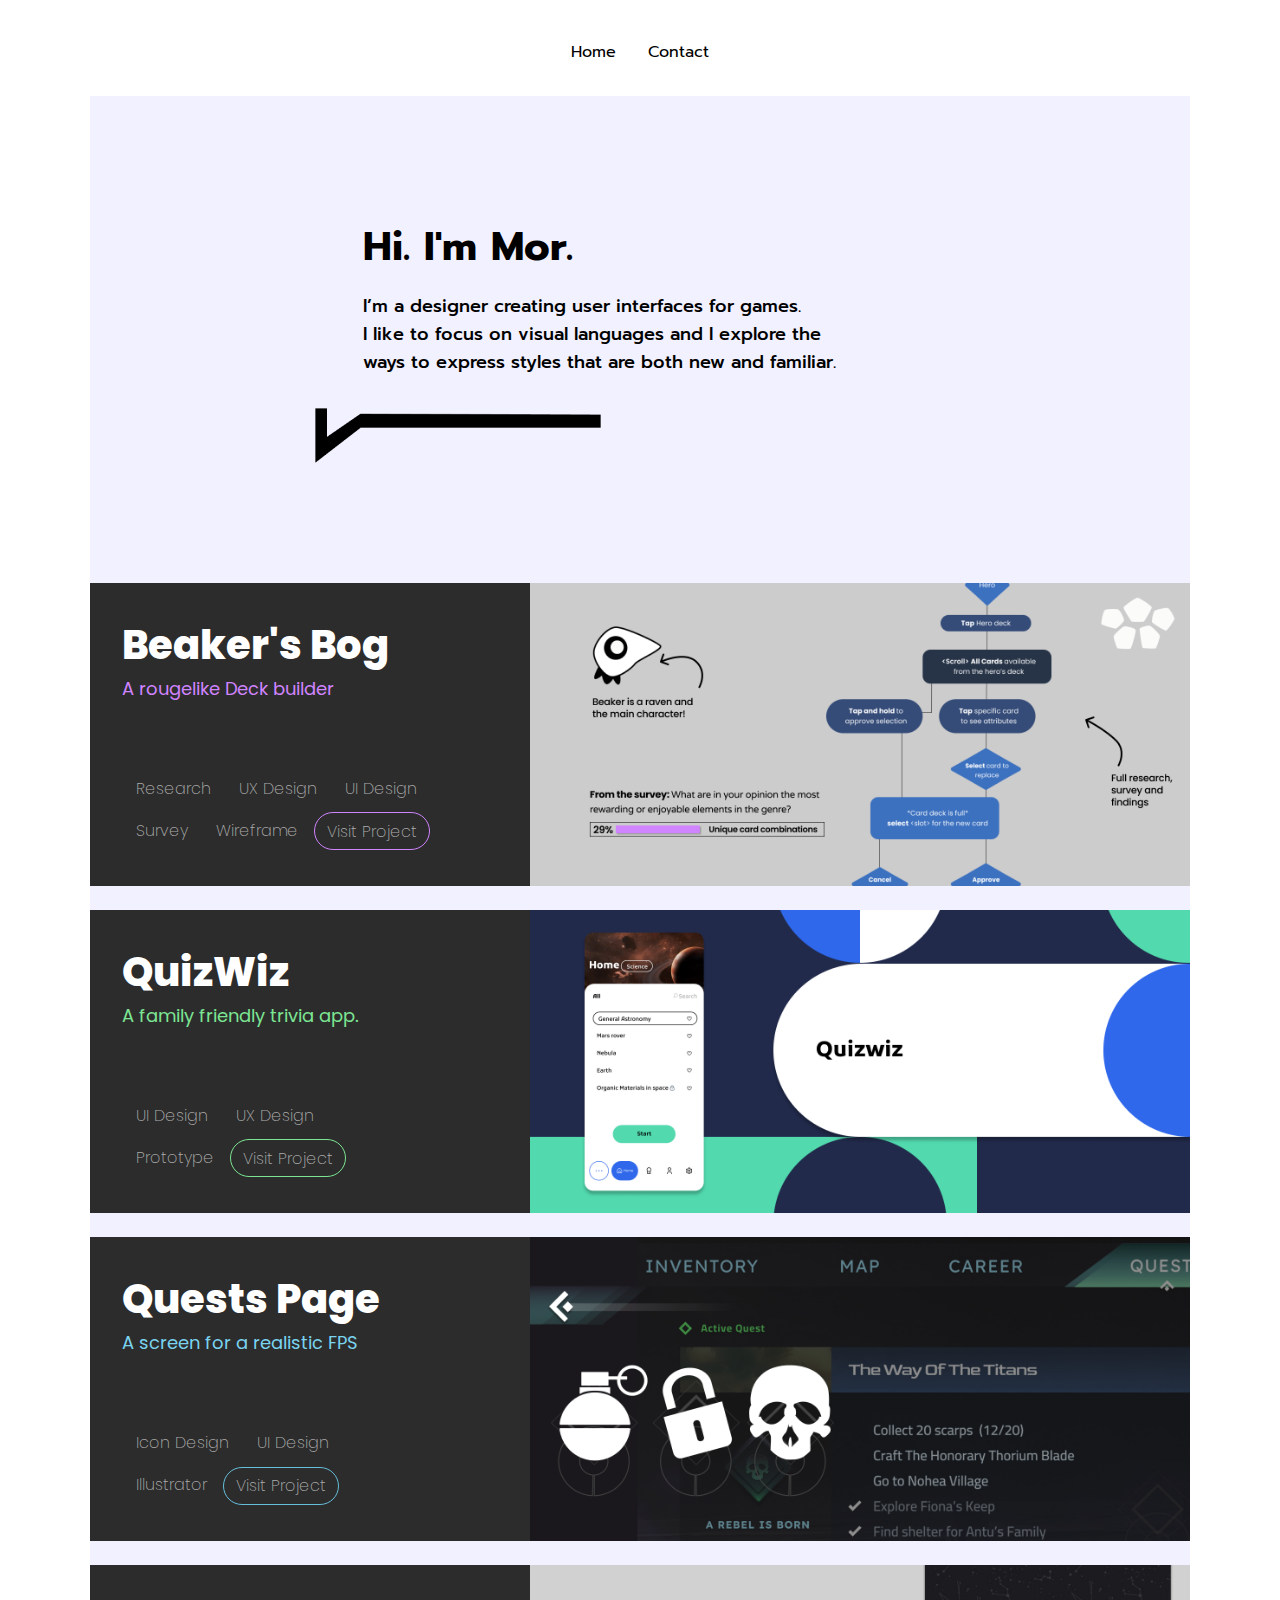
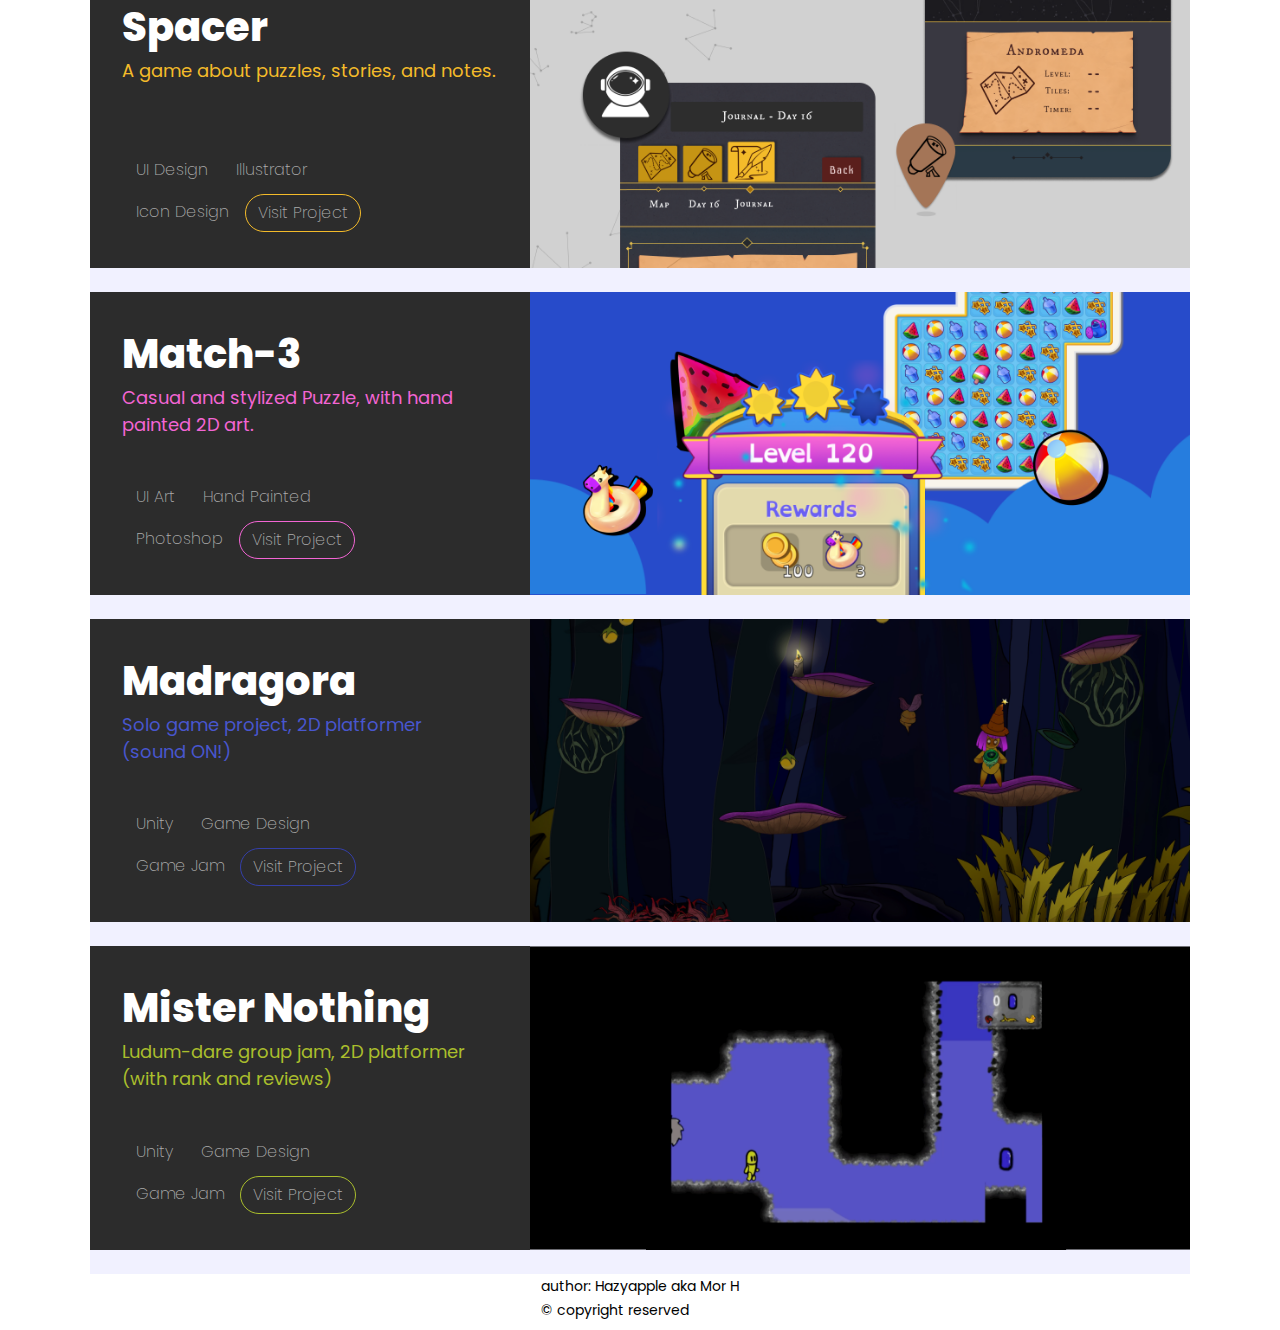
==== commit c05414e8: "added the quiz-wiz section to index page" ====
--- a/index.html
+++ b/index.html
@@ -79,6 +79,41 @@
         </div>
 
 
+        <div class="bigcontainer quiz-wiz">
+            <div class="information">
+                <div class="information-title">
+                    <h6>QuizWiz</h6>
+                    <h3>A family friendly trivia app.</h3>
+                </div>
+
+                <div class="buttons-box">
+                    <div class="buttons">
+                        <div class="button" role="button">
+                            UI Design
+                        </div>
+                        <div class="button" role="button">
+                            UX Design
+                        </div>
+                    </div>
+
+                    <div class="buttons">
+                        <div class="button" role="button">
+                            Prototype
+                        </div>
+                        <a href="trivia.html">
+                            <div class="button visit" role="button">
+                                Visit Project
+                            </div>
+                        </a>
+                    </div>
+                </div>
+
+            </div>
+            <img class="project-container-right" src="/IMAGES/img2.png" />
+        </div>
+
+
+
         <div class="bigcontainer quests">
             <div class="information">
                 <div class="information-title">
@@ -116,6 +151,8 @@
             <img class=" project-container-right" src="/IMAGES/img3.png" />
         </div>
 
+
+
         <div class="bigcontainer spacer">
             <div class="information">
                 <div class="information-title">
@@ -150,6 +187,8 @@
             <img class="project-container-right" src="/IMAGES/img4.png" />
         </div>
 
+
+
         <div class="bigcontainer match3">
             <div class="information">
                 <div class="information-title">
@@ -183,6 +222,9 @@
             </div>
             <img class="project-container-right" src="/IMAGES/img5.png" />
         </div>
+
+
+
 
         <div class="bigcontainer madragora">
             <div class="information">
@@ -220,6 +262,9 @@
             <img class="project-container-right" src="/IMAGES/img50.png" />
         </div>
 
+
+
+        
         <div class="bigcontainer mr-nothing">
             <div class="information">
                 <div class="information-title">
--- a/home.css
+++ b/home.css
@@ -21,14 +21,13 @@
     cursor: pointer;
 }
 
-/* img.underline-1 {
+img.underline-1 {
     object-fit: cover;
     display: flex;
     width: 80%;
     padding-left: 32px;
     padding-bottom: 80px;
-    opacity: 100%px;
-} */
+}
 
 img.underline-2 {
     object-fit: cover;
@@ -330,12 +329,7 @@
 
     .intro {
         width: 80%;
-        margin: 20px 0
-    }
-
-    .intro h2 {
-        width: 80%;
-        padding-left: 40px;
+        
     }
 
     .intro h10 {
@@ -343,12 +337,17 @@
         padding-left: 40px;
     }
 
-    /* img.underline-1 {
+        .intro h2 {
+        width: 80%;
+        padding-left: 40px;
+    }
+
+    img.underline-1 {
         width: 60% !important;
-        padding-left: 40px;
+        padding-left: 8px;
         opacity: 0px !important;
 
-    } */
+    } 
 
     img.underline-2 {
         width: 60% !important;
